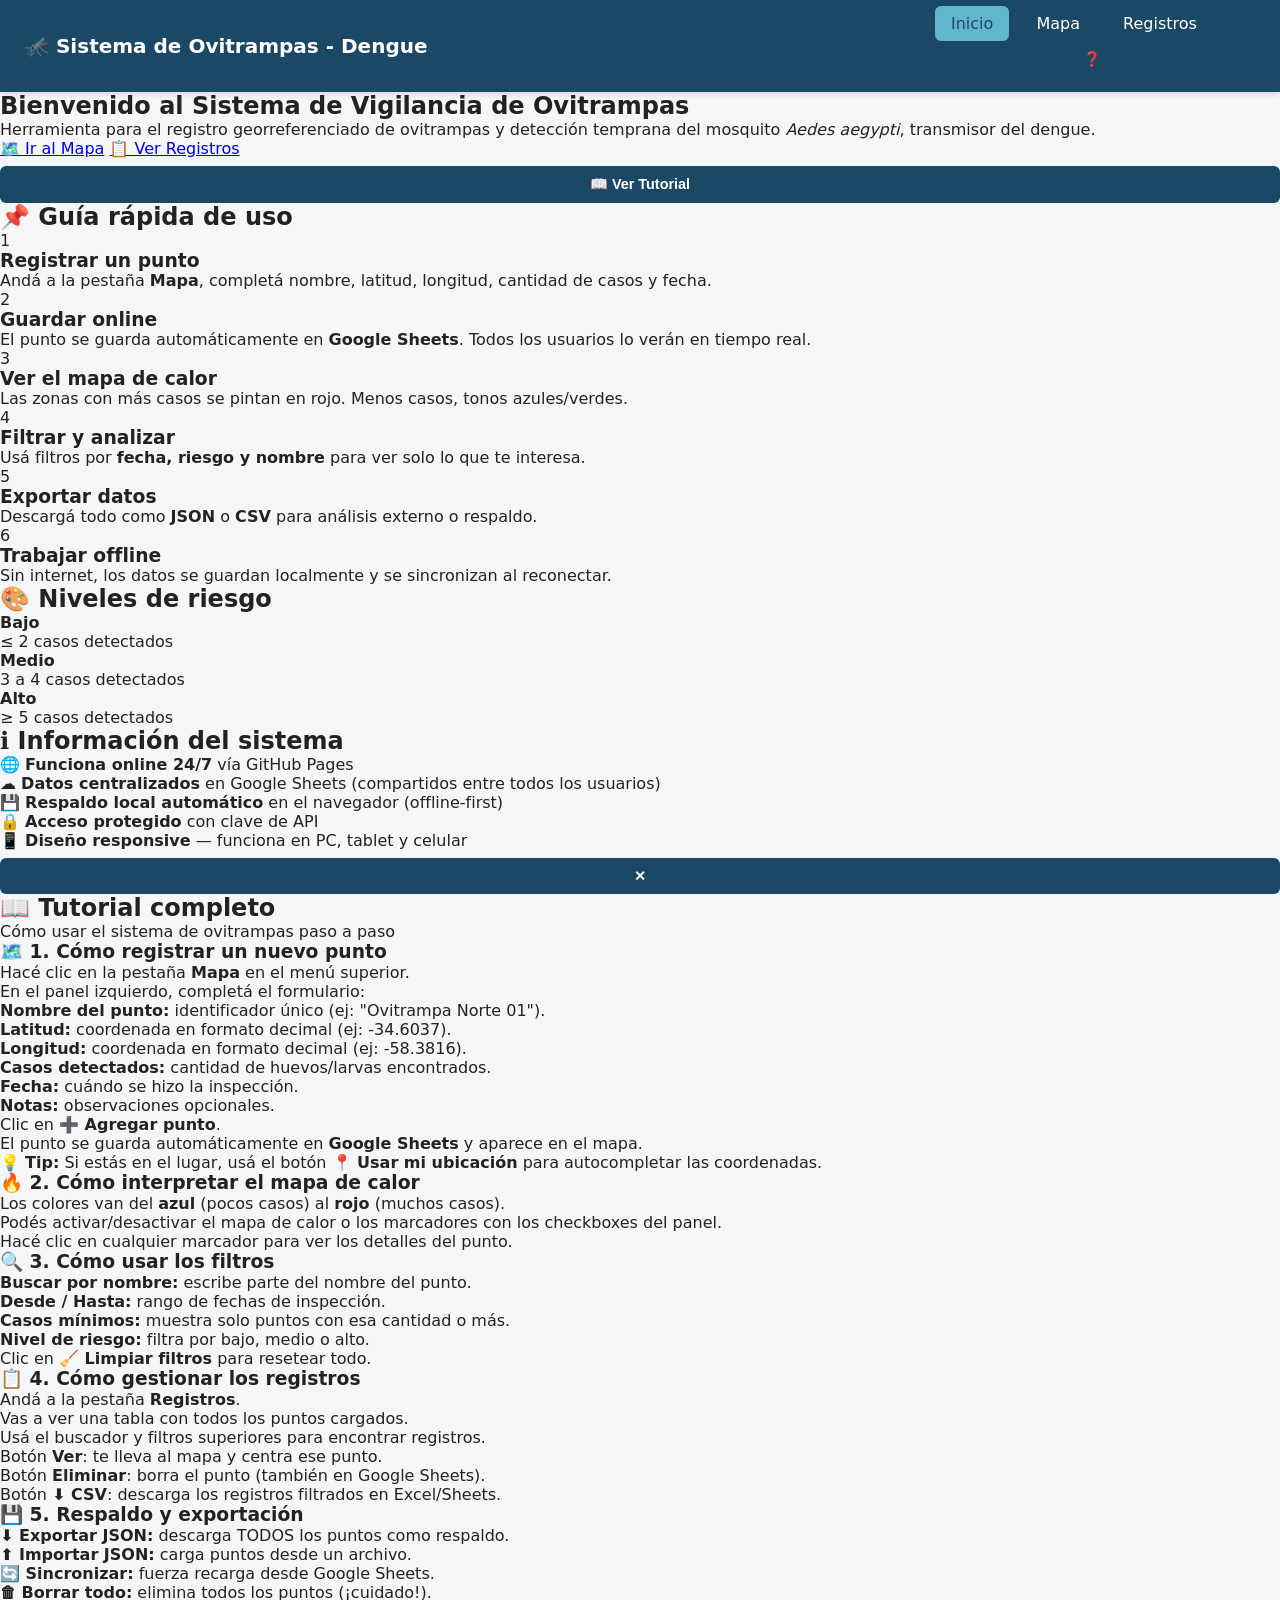
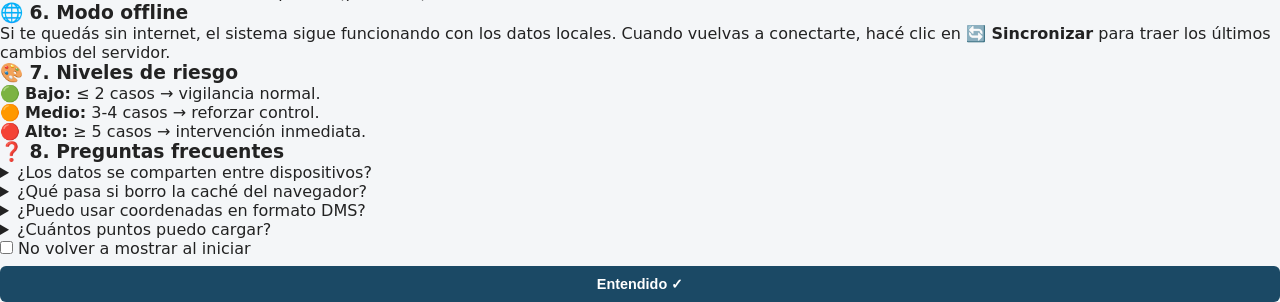
==== inicio.html @ 41c450d5 "Create inicio.html" ====
<!DOCTYPE html>
<html lang="es">
<head>
  <meta charset="UTF-8">
  <meta name="viewport" content="width=device-width, initial-scale=1.0">
  <title>Inicio - Ovitrampas</title>
  <link rel="icon" href="data:image/svg+xml,<svg xmlns='http://www.w3.org/2000/svg' viewBox='0 0 100 100'><text y='.9em' font-size='90'>🦟</text></svg>">
  <link rel="stylesheet" href="css/styles.css" />
</head>
<body>
  <header>
    <h1>🦟 Sistema de Ovitrampas - Dengue</h1>
    <nav>
      <a href="inicio.html" class="active">Inicio</a>
      <a href="index.html">Mapa</a>
      <a href="registros.html">Registros</a>
      <button id="btn-ayuda-header" title="Ver tutorial">❓</button>
    </nav>
  </header>

  <main class="contenedor-inicio">
    <section class="hero">
      <h2>Bienvenido al Sistema de Vigilancia de Ovitrampas</h2>
      <p class="subtitulo">
        Herramienta para el registro georreferenciado de ovitrampas y detección temprana
        del mosquito <em>Aedes aegypti</em>, transmisor del dengue.
      </p>
      <div class="hero-botones">
        <a href="index.html" class="btn-primario">🗺️ Ir al Mapa</a>
        <a href="registros.html" class="btn-secundario">📋 Ver Registros</a>
        <button id="btn-ver-tutorial" class="btn-secundario">📖 Ver Tutorial</button>
      </div>
    </section>

    <section class="tutorial-resumen">
      <h2>📌 Guía rápida de uso</h2>
      <div class="pasos-grid">
        <div class="paso">
          <div class="paso-num">1</div>
          <h3>Registrar un punto</h3>
          <p>Andá a la pestaña <strong>Mapa</strong>, completá nombre, latitud, longitud, cantidad de casos y fecha.</p>
        </div>
        <div class="paso">
          <div class="paso-num">2</div>
          <h3>Guardar online</h3>
          <p>El punto se guarda automáticamente en <strong>Google Sheets</strong>. Todos los usuarios lo verán en tiempo real.</p>
        </div>
        <div class="paso">
          <div class="paso-num">3</div>
          <h3>Ver el mapa de calor</h3>
          <p>Las zonas con más casos se pintan en rojo. Menos casos, tonos azules/verdes.</p>
        </div>
        <div class="paso">
          <div class="paso-num">4</div>
          <h3>Filtrar y analizar</h3>
          <p>Usá filtros por <strong>fecha, riesgo y nombre</strong> para ver solo lo que te interesa.</p>
        </div>
        <div class="paso">
          <div class="paso-num">5</div>
          <h3>Exportar datos</h3>
          <p>Descargá todo como <strong>JSON</strong> o <strong>CSV</strong> para análisis externo o respaldo.</p>
        </div>
        <div class="paso">
          <div class="paso-num">6</div>
          <h3>Trabajar offline</h3>
          <p>Sin internet, los datos se guardan localmente y se sincronizan al reconectar.</p>
        </div>
      </div>
    </section>

    <section class="leyenda-riesgo">
      <h2>🎨 Niveles de riesgo</h2>
      <div class="leyenda-grid">
        <div class="leyenda-item bajo">
          <span class="circulo"></span>
          <div>
            <strong>Bajo</strong>
            <p>≤ 2 casos detectados</p>
          </div>
        </div>
        <div class="leyenda-item medio">
          <span class="circulo"></span>
          <div>
            <strong>Medio</strong>
            <p>3 a 4 casos detectados</p>
          </div>
        </div>
        <div class="leyenda-item alto">
          <span class="circulo"></span>
          <div>
            <strong>Alto</strong>
            <p>≥ 5 casos detectados</p>
          </div>
        </div>
      </div>
    </section>

    <section class="info-tecnica">
      <h2>ℹ️ Información del sistema</h2>
      <ul>
        <li>🌐 <strong>Funciona online 24/7</strong> vía GitHub Pages</li>
        <li>☁️ <strong>Datos centralizados</strong> en Google Sheets (compartidos entre todos los usuarios)</li>
        <li>💾 <strong>Respaldo local automático</strong> en el navegador (offline-first)</li>
        <li>🔒 <strong>Acceso protegido</strong> con clave de API</li>
        <li>📱 <strong>Diseño responsive</strong> — funciona en PC, tablet y celular</li>
      </ul>
    </section>
  </main>

  <!-- Modal de tutorial -->
  <div id="modal-tutorial" class="modal-overlay oculto">
    <div class="modal-contenido">
      <button class="modal-cerrar" id="modal-cerrar">✕</button>

      <div class="modal-header">
        <h2>📖 Tutorial completo</h2>
        <p>Cómo usar el sistema de ovitrampas paso a paso</p>
      </div>

      <div class="modal-body">
        <div class="tutorial-seccion">
          <h3>🗺️ 1. Cómo registrar un nuevo punto</h3>
          <ol>
            <li>Hacé clic en la pestaña <strong>Mapa</strong> en el menú superior.</li>
            <li>En el panel izquierdo, completá el formulario:
              <ul>
                <li><strong>Nombre del punto:</strong> identificador único (ej: "Ovitrampa Norte 01").</li>
                <li><strong>Latitud:</strong> coordenada en formato decimal (ej: -34.6037).</li>
                <li><strong>Longitud:</strong> coordenada en formato decimal (ej: -58.3816).</li>
                <li><strong>Casos detectados:</strong> cantidad de huevos/larvas encontrados.</li>
                <li><strong>Fecha:</strong> cuándo se hizo la inspección.</li>
                <li><strong>Notas:</strong> observaciones opcionales.</li>
              </ul>
            </li>
            <li>Clic en <strong>➕ Agregar punto</strong>.</li>
            <li>El punto se guarda automáticamente en <strong>Google Sheets</strong> y aparece en el mapa.</li>
          </ol>
          <div class="tip">
            💡 <strong>Tip:</strong> Si estás en el lugar, usá el botón <strong>📍 Usar mi ubicación</strong> para autocompletar las coordenadas.
          </div>
        </div>

        <div class="tutorial-seccion">
          <h3>🔥 2. Cómo interpretar el mapa de calor</h3>
          <ul>
            <li>Los colores van del <strong>azul</strong> (pocos casos) al <strong>rojo</strong> (muchos casos).</li>
            <li>Podés activar/desactivar el mapa de calor o los marcadores con los checkboxes del panel.</li>
            <li>Hacé clic en cualquier marcador para ver los detalles del punto.</li>
          </ul>
        </div>

        <div class="tutorial-seccion">
          <h3>🔍 3. Cómo usar los filtros</h3>
          <ul>
            <li><strong>Buscar por nombre:</strong> escribe parte del nombre del punto.</li>
            <li><strong>Desde / Hasta:</strong> rango de fechas de inspección.</li>
            <li><strong>Casos mínimos:</strong> muestra solo puntos con esa cantidad o más.</li>
            <li><strong>Nivel de riesgo:</strong> filtra por bajo, medio o alto.</li>
            <li>Clic en <strong>🧹 Limpiar filtros</strong> para resetear todo.</li>
          </ul>
        </div>

        <div class="tutorial-seccion">
          <h3>📋 4. Cómo gestionar los registros</h3>
          <ol>
            <li>Andá a la pestaña <strong>Registros</strong>.</li>
            <li>Vas a ver una tabla con todos los puntos cargados.</li>
            <li>Usá el buscador y filtros superiores para encontrar registros.</li>
            <li>Botón <strong>Ver</strong>: te lleva al mapa y centra ese punto.</li>
            <li>Botón <strong>Eliminar</strong>: borra el punto (también en Google Sheets).</li>
            <li>Botón <strong>⬇ CSV</strong>: descarga los registros filtrados en Excel/Sheets.</li>
          </ol>
        </div>

        <div class="tutorial-seccion">
          <h3>💾 5. Respaldo y exportación</h3>
          <ul>
            <li><strong>⬇ Exportar JSON:</strong> descarga TODOS los puntos como respaldo.</li>
            <li><strong>⬆ Importar JSON:</strong> carga puntos desde un archivo.</li>
            <li><strong>🔄 Sincronizar:</strong> fuerza recarga desde Google Sheets.</li>
            <li><strong>🗑 Borrar todo:</strong> elimina todos los puntos (¡cuidado!).</li>
          </ul>
        </div>

        <div class="tutorial-seccion">
          <h3>🌐 6. Modo offline</h3>
          <p>
            Si te quedás sin internet, el sistema sigue funcionando con los datos locales.
            Cuando vuelvas a conectarte, hacé clic en <strong>🔄 Sincronizar</strong> para
            traer los últimos cambios del servidor.
          </p>
        </div>

        <div class="tutorial-seccion">
          <h3>🎨 7. Niveles de riesgo</h3>
          <ul>
            <li>🟢 <strong>Bajo:</strong> ≤ 2 casos → vigilancia normal.</li>
            <li>🟠 <strong>Medio:</strong> 3-4 casos → reforzar control.</li>
            <li>🔴 <strong>Alto:</strong> ≥ 5 casos → intervención inmediata.</li>
          </ul>
        </div>

        <div class="tutorial-seccion">
          <h3>❓ 8. Preguntas frecuentes</h3>
          <details>
            <summary>¿Los datos se comparten entre dispositivos?</summary>
            <p>Sí, se guardan en Google Sheets. Cualquier persona que abra la página verá los mismos datos.</p>
          </details>
          <details>
            <summary>¿Qué pasa si borro la caché del navegador?</summary>
            <p>Los datos siguen seguros en Google Sheets. Al recargar la página se descargan de nuevo.</p>
          </details>
          <details>
            <summary>¿Puedo usar coordenadas en formato DMS?</summary>
            <p>No directamente. Convertí primero a decimal. Ejemplo: 34°36'13"S → -34.6037</p>
          </details>
          <details>
            <summary>¿Cuántos puntos puedo cargar?</summary>
            <p>Google Sheets soporta hasta 10 millones de celdas. Sin límite práctico para este uso.</p>
          </details>
        </div>
      </div>

      <div class="modal-footer">
        <label class="check-no-mostrar">
          <input type="checkbox" id="no-mostrar">
          No volver a mostrar al iniciar
        </label>
        <button id="modal-cerrar-footer" class="btn-primario">Entendido ✓</button>
      </div>
    </div>
  </div>

  <script src="js/inicio.js"></script>
</body>
</html>
---- css/styles.css ----
* { box-sizing: border-box; margin: 0; padding: 0; }

body {
  font-family: 'Segoe UI', system-ui, sans-serif;
  background: #f4f6f8;
  color: #222;
  min-height: 100vh;
  display: flex;
  flex-direction: column;
}

header {
  background: #1b4965;
  color: white;
  padding: 14px 24px;
  display: flex;
  justify-content: space-between;
  align-items: center;
  flex-wrap: wrap;
  gap: 12px;
  box-shadow: 0 2px 6px rgba(0,0,0,.15);
}

header h1 { font-size: 1.25rem; }

nav a {
  color: white;
  text-decoration: none;
  padding: 8px 16px;
  border-radius: 6px;
  margin-left: 6px;
  font-weight: 500;
  transition: background .2s;
}
nav a:hover { background: rgba(255,255,255,.15); }
nav a.active { background: #62b6cb; color: #1b4965; }

/* ============ Mapa ============ */
.contenedor {
  display: grid;
  grid-template-columns: 340px 1fr;
  flex: 1;
  min-height: 0;
}

.panel {
  background: white;
  padding: 20px;
  overflow-y: auto;
  border-right: 1px solid #ddd;
  max-height: calc(100vh - 65px);
}

.panel h2, .panel h3 { color: #1b4965; margin-bottom: 12px; }
.panel h2 { font-size: 1.1rem; }
.panel h3 { margin-top: 20px; font-size: 1rem; }

form label {
  display: block;
  margin-bottom: 10px;
  font-size: .9rem;
  color: #444;
  font-weight: 500;
}

form input, form textarea {
  width: 100%;
  padding: 8px 10px;
  border: 1px solid #ccc;
  border-radius: 6px;
  margin-top: 4px;
  font-size: .95rem;
  font-family: inherit;
}

form input:focus, form textarea:focus {
  outline: none;
  border-color: #62b6cb;
  box-shadow: 0 0 0 3px rgba(98,182,203,.2);
}

button {
  width: 100%;
  padding: 10px;
  margin-top: 8px;
  border: none;
  border-radius: 6px;
  background: #1b4965;
  color: white;
  font-weight: 600;
  cursor: pointer;
  transition: background .2s;
  font-size: .9rem;
}
button:hover { background: #2a6f97; }
button.peligro { background: #c1121f; }
button.peligro:hover { background: #e63946; }

#map {
  width: 100%;
  height: calc(100vh - 65px);
  min-height: 600px;
}

/* ============ Filtros ============ */
.controles label {
  display: block;
  margin-bottom: 10px;
  font-size: .88rem;
  color: #444;
  font-weight: 500;
}

.controles label input[type="search"],
.controles label input[type="date"],
.controles label input[type="number"],
.controles label select {
  width: 100%;
  padding: 7px 10px;
  border: 1px solid #ccc;
  border-radius: 6px;
  font-size: .88rem;
  margin-top: 3px;
}

.controles label input[type="checkbox"] {
  width: auto;
  display: inline;
  margin-right: 6px;
}

/* Estado conexión */
#estado-conexion {
  padding: 8px 12px;
  border-radius: 6px;
  font-size: .85rem;
  font-weight: 600;
  text-align: center;
  margin-bottom: 8px;
}
#estado-conexion.online { background: #d4edda; color: #155724; }
#estado-conexion.offline { background: #f8d7da; color: #721c24; }

.contador {
  text-align: center;
  font-weight: 600;
  color: #1b4965;
  padding: 6px;
  background: #e8f1f5;
  border-radius: 6px;
  margin-bottom: 8px;
  font-size: .88rem;
}

/* ============ Tabla ============ */
.contenedor-tabla {
  padding: 24px;
  flex: 1;
}

.barra-acciones {
  display: flex;
  gap: 10px;
  align-items: center;
  margin-bottom: 16px;
  flex-wrap: wrap;
}

.barra-acciones input,
.barra-acciones select {
  padding: 9px 12px;
  border: 1px solid #ccc;
  border-radius: 6px;
  font-size: .9rem;
}

.barra-acciones input[type="search"] { flex: 1; min-width: 200px; }
.barra-acciones input[type="date"] { width: 150px; }
.barra-acciones input[type="number"] { width: 110px; }
.barra-acciones select { width: 170px; }

.barra-acciones button {
  width: auto;
  padding: 9px 14px;
  margin: 0;
}

#contador {
  font-weight: 600;
  color: #1b4965;
  margin-left: auto;
  white-space: nowrap;
}

.tabla-wrapper {
  background: white;
  border-radius: 8px;
  box-shadow: 0 2px 8px rgba(0,0,0,.08);
  overflow-x: auto;
}

table {
  width: 100%;
  border-collapse: collapse;
}

th, td {
  padding: 12px 14px;
  text-align: left;
  border-bottom: 1px solid #eee;
  font-size: .92rem;
}

th {
  background: #1b4965;
  color: white;
  font-weight: 600;
  position: sticky;
  top: 0;
}

tbody tr:hover { background: #f0f7fa; }

td.acciones button {
  width: auto;
  padding: 6px 12px;
  margin: 0 4px 0 0;
  font-size: .8rem;
  display: inline-block;
}

.btn-ver { background: #2a9d8f; }
.btn-ver:hover { background: #21867a; }
.btn-eliminar { background: #c1121f; }
.btn-eliminar:hover { background: #e63946; }

.sin-datos {
  text-align: center;
  padding: 40px;
  color: #888;
}

/* ============ Toast ============ */
.toast {
  position: fixed;
  bottom: 24px;
  right: 24px;
  padding: 14px 20px;
  border-radius: 8px;
  color: white;
  font-weight: 600;
  box-shadow: 0 4px 14px rgba(0,0,0,.25);
  z-index: 10000;
  animation: slideIn .3s ease;
  max-width: 320px;
}
.toast.ok { background: #2a9d8f; }
.toast.error { background: #c1121f; }
.toast.warn { background: #e9a23b; }

@keyframes slideIn {
  from { transform: translateX(100%); opacity: 0; }
  to { transform: translateX(0); opacity: 1; }
}

/* ============ Responsive ============ */
@media (max-width: 900px) {
  .contenedor { grid-template-columns: 1fr; }
  .panel { border-right: none; border-bottom: 1px solid #ddd; max-height: none; }
  #map { height: 500px; }
  header h1 { font-size: 1rem; }
  .barra-acciones input[type="search"] { min-width: 100%; }
}
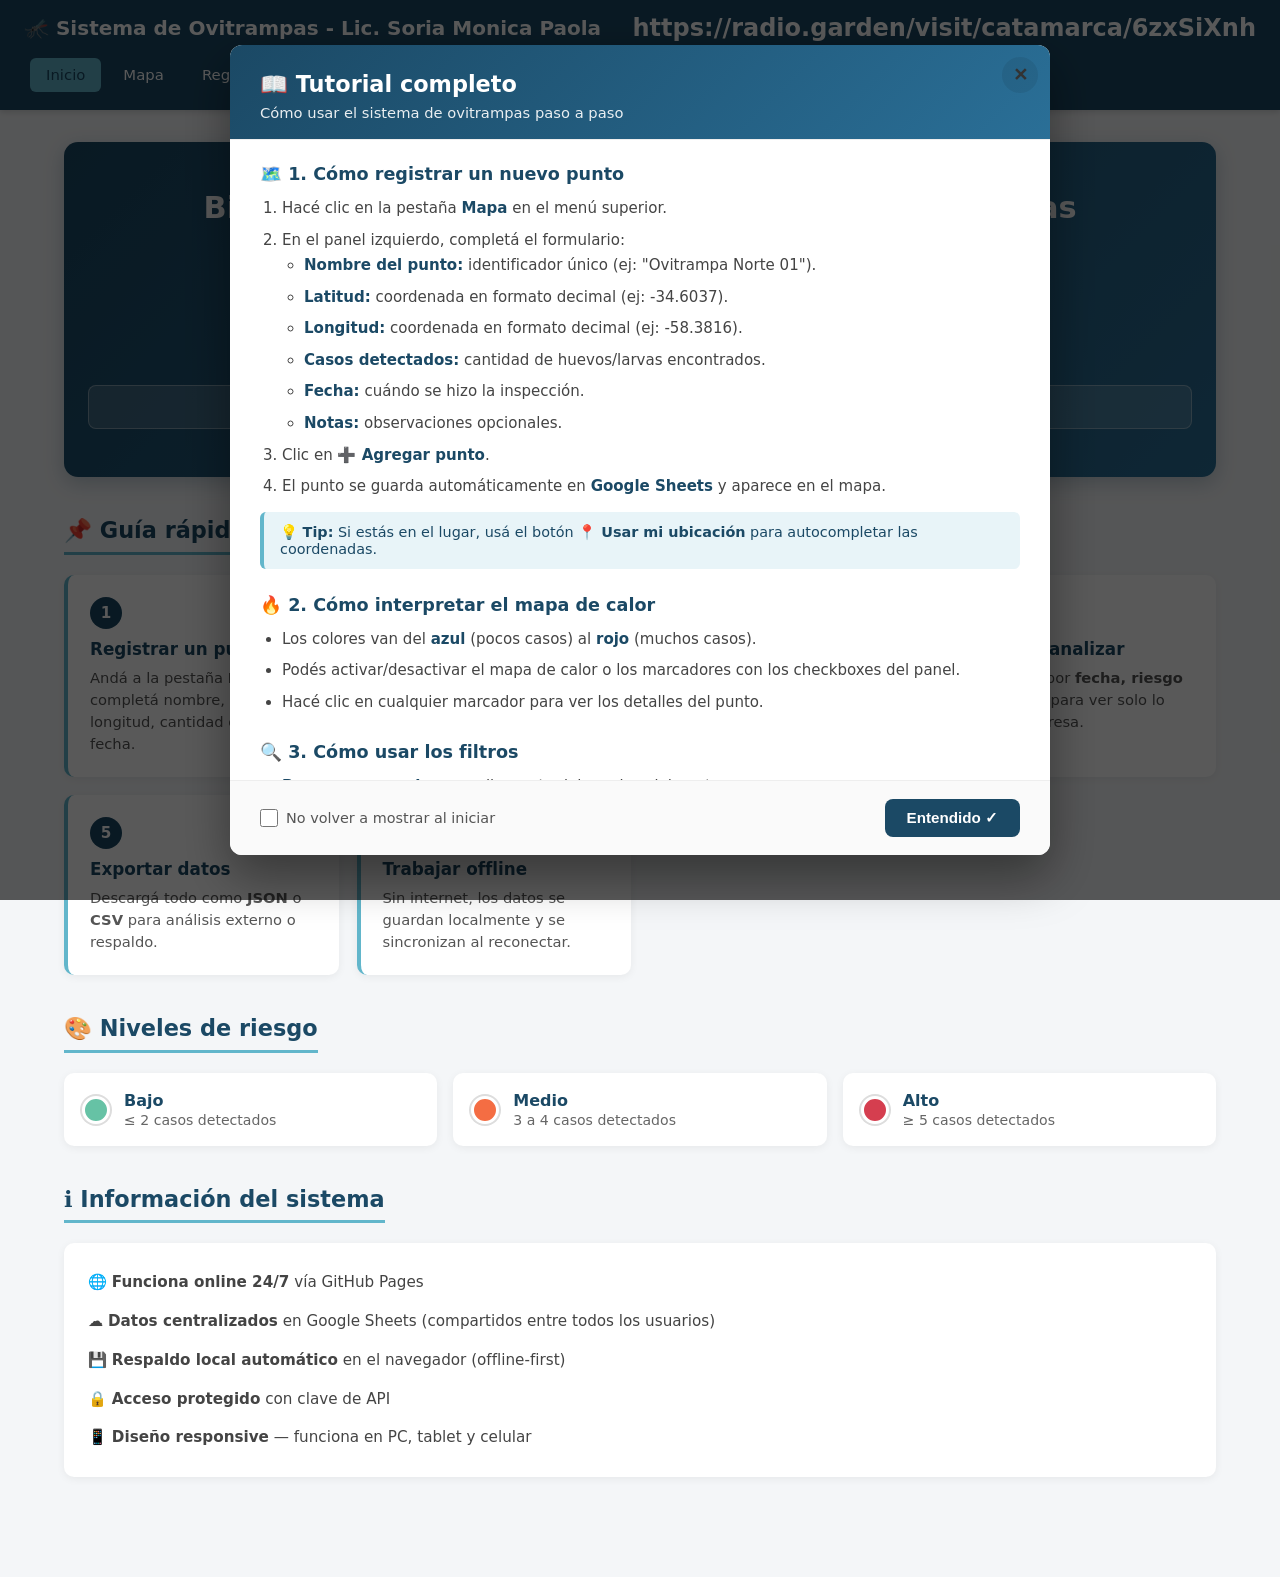
==== commit 23cda213: "Update inicio.html" ====
--- a/inicio.html
+++ b/inicio.html
@@ -9,7 +9,8 @@
 </head>
 <body>
   <header>
-    <h1>🦟 Sistema de Ovitrampas - Dengue</h1>
+    <h1>🦟 Sistema de Ovitrampas - Lic. Soria Monica Paola</h1>
+    <h2>https://radio.garden/visit/catamarca/6zxSiXnh</h2>
     <nav>
       <a href="inicio.html" class="active">Inicio</a>
       <a href="index.html">Mapa</a>
--- a/css/styles.css
+++ b/css/styles.css
@@ -1,3 +1,6 @@
+/* ============================================================
+   ESTILOS GENERALES
+   ============================================================ */
 * { box-sizing: border-box; margin: 0; padding: 0; }
 
 body {
@@ -9,6 +12,9 @@
   flex-direction: column;
 }
 
+/* ============================================================
+   HEADER / NAV
+   ============================================================ */
 header {
   background: #1b4965;
   color: white;
@@ -23,6 +29,12 @@
 
 header h1 { font-size: 1.25rem; }
 
+nav {
+  display: flex;
+  align-items: center;
+  flex-wrap: wrap;
+}
+
 nav a {
   color: white;
   text-decoration: none;
@@ -31,11 +43,35 @@
   margin-left: 6px;
   font-weight: 500;
   transition: background .2s;
+  font-size: .93rem;
 }
 nav a:hover { background: rgba(255,255,255,.15); }
 nav a.active { background: #62b6cb; color: #1b4965; }
 
-/* ============ Mapa ============ */
+nav button#btn-ayuda-header {
+  background: rgba(255,255,255,.2);
+  width: 34px;
+  height: 34px;
+  padding: 0;
+  margin-left: 8px;
+  border-radius: 50%;
+  border: none;
+  color: white;
+  font-size: 1rem;
+  font-weight: bold;
+  cursor: pointer;
+  transition: background .2s;
+  display: inline-flex;
+  align-items: center;
+  justify-content: center;
+}
+nav button#btn-ayuda-header:hover {
+  background: rgba(255,255,255,.4);
+}
+
+/* ============================================================
+   MAPA
+   ============================================================ */
 .contenedor {
   display: grid;
   grid-template-columns: 340px 1fr;
@@ -102,7 +138,7 @@
   min-height: 600px;
 }
 
-/* ============ Filtros ============ */
+/* Filtros */
 .controles label {
   display: block;
   margin-bottom: 10px;
@@ -129,7 +165,6 @@
   margin-right: 6px;
 }
 
-/* Estado conexión */
 #estado-conexion {
   padding: 8px 12px;
   border-radius: 6px;
@@ -152,7 +187,9 @@
   font-size: .88rem;
 }
 
-/* ============ Tabla ============ */
+/* ============================================================
+   TABLA / REGISTROS
+   ============================================================ */
 .contenedor-tabla {
   padding: 24px;
   flex: 1;
@@ -240,7 +277,9 @@
   color: #888;
 }
 
-/* ============ Toast ============ */
+/* ============================================================
+   TOAST
+   ============================================================ */
 .toast {
   position: fixed;
   bottom: 24px;
@@ -263,7 +302,322 @@
   to { transform: translateX(0); opacity: 1; }
 }
 
-/* ============ Responsive ============ */
+/* ============================================================
+   PÁGINA DE INICIO
+   ============================================================ */
+.contenedor-inicio {
+  max-width: 1200px;
+  margin: 0 auto;
+  padding: 32px 24px 60px;
+  width: 100%;
+}
+
+.hero {
+  text-align: center;
+  padding: 48px 24px;
+  background: linear-gradient(135deg, #1b4965 0%, #2a6f97 100%);
+  color: white;
+  border-radius: 14px;
+  margin-bottom: 40px;
+  box-shadow: 0 6px 20px rgba(27,73,101,.25);
+}
+.hero h2 { font-size: 1.9rem; margin-bottom: 14px; }
+.hero .subtitulo {
+  font-size: 1.05rem;
+  opacity: .92;
+  max-width: 700px;
+  margin: 0 auto 28px;
+  line-height: 1.6;
+}
+.hero-botones {
+  display: flex;
+  justify-content: center;
+  gap: 12px;
+  flex-wrap: wrap;
+}
+
+.btn-primario, .btn-secundario {
+  display: inline-block;
+  padding: 12px 24px;
+  border-radius: 8px;
+  font-weight: 600;
+  text-decoration: none;
+  font-size: .95rem;
+  cursor: pointer;
+  border: none;
+  transition: transform .15s, box-shadow .15s, background .2s;
+  text-align: center;
+}
+.btn-primario {
+  background: #62b6cb;
+  color: #1b4965;
+}
+.btn-primario:hover {
+  background: #7fc8d9;
+  transform: translateY(-2px);
+  box-shadow: 0 6px 14px rgba(0,0,0,.2);
+}
+.btn-secundario {
+  background: rgba(255,255,255,.15);
+  color: white;
+  border: 1px solid rgba(255,255,255,.35);
+}
+.btn-secundario:hover {
+  background: rgba(255,255,255,.25);
+  transform: translateY(-2px);
+}
+
+.tutorial-resumen, .leyenda-riesgo, .info-tecnica {
+  margin-bottom: 40px;
+}
+.tutorial-resumen h2, .leyenda-riesgo h2, .info-tecnica h2 {
+  color: #1b4965;
+  font-size: 1.4rem;
+  margin-bottom: 20px;
+  padding-bottom: 8px;
+  border-bottom: 3px solid #62b6cb;
+  display: inline-block;
+}
+
+.pasos-grid {
+  display: grid;
+  grid-template-columns: repeat(auto-fit, minmax(260px, 1fr));
+  gap: 18px;
+}
+.paso {
+  background: white;
+  padding: 22px;
+  border-radius: 10px;
+  box-shadow: 0 2px 8px rgba(0,0,0,.06);
+  border-left: 4px solid #62b6cb;
+  transition: transform .2s, box-shadow .2s;
+}
+.paso:hover {
+  transform: translateY(-3px);
+  box-shadow: 0 6px 16px rgba(0,0,0,.12);
+}
+.paso-num {
+  display: inline-flex;
+  align-items: center;
+  justify-content: center;
+  width: 32px;
+  height: 32px;
+  background: #1b4965;
+  color: white;
+  border-radius: 50%;
+  font-weight: bold;
+  margin-bottom: 10px;
+  font-size: .95rem;
+}
+.paso h3 { color: #1b4965; font-size: 1.05rem; margin-bottom: 8px; }
+.paso p { color: #555; font-size: .92rem; line-height: 1.5; }
+
+.leyenda-grid {
+  display: grid;
+  grid-template-columns: repeat(auto-fit, minmax(220px, 1fr));
+  gap: 16px;
+}
+.leyenda-item {
+  display: flex;
+  align-items: center;
+  gap: 14px;
+  padding: 18px;
+  border-radius: 10px;
+  background: white;
+  box-shadow: 0 2px 8px rgba(0,0,0,.06);
+}
+.leyenda-item .circulo {
+  width: 28px;
+  height: 28px;
+  border-radius: 50%;
+  flex-shrink: 0;
+  border: 3px solid white;
+  box-shadow: 0 0 0 2px #ddd;
+}
+.leyenda-item.bajo .circulo { background: #66c2a5; }
+.leyenda-item.medio .circulo { background: #f46d43; }
+.leyenda-item.alto .circulo { background: #d53e4f; }
+.leyenda-item strong { display: block; color: #1b4965; margin-bottom: 2px; }
+.leyenda-item p { font-size: .88rem; color: #666; }
+
+.info-tecnica ul {
+  list-style: none;
+  background: white;
+  padding: 20px 24px;
+  border-radius: 10px;
+  box-shadow: 0 2px 8px rgba(0,0,0,.06);
+}
+.info-tecnica li {
+  padding: 8px 0;
+  color: #444;
+  font-size: .95rem;
+  line-height: 1.5;
+}
+
+/* ============================================================
+   MODAL
+   ============================================================ */
+.modal-overlay {
+  position: fixed;
+  inset: 0;
+  background: rgba(0,0,0,.65);
+  display: flex;
+  align-items: center;
+  justify-content: center;
+  z-index: 9999;
+  padding: 20px;
+  animation: fadeIn .25s ease;
+}
+.modal-overlay.oculto { display: none; }
+
+.modal-contenido {
+  background: white;
+  border-radius: 12px;
+  max-width: 820px;
+  width: 100%;
+  max-height: 90vh;
+  display: flex;
+  flex-direction: column;
+  box-shadow: 0 20px 50px rgba(0,0,0,.4);
+  animation: slideUp .3s ease;
+  position: relative;
+}
+
+.modal-cerrar {
+  position: absolute;
+  top: 12px;
+  right: 12px;
+  width: 36px;
+  height: 36px;
+  border-radius: 50%;
+  background: rgba(0,0,0,.08);
+  color: #333;
+  border: none;
+  font-size: 1.1rem;
+  cursor: pointer;
+  z-index: 2;
+  padding: 0;
+  margin: 0;
+  transition: background .2s;
+  display: flex;
+  align-items: center;
+  justify-content: center;
+}
+.modal-cerrar:hover { background: rgba(0,0,0,.15); }
+
+.modal-header {
+  padding: 26px 30px 18px;
+  border-bottom: 1px solid #eee;
+  background: linear-gradient(135deg, #1b4965, #2a6f97);
+  color: white;
+  border-radius: 12px 12px 0 0;
+}
+.modal-header h2 { font-size: 1.4rem; margin-bottom: 6px; }
+.modal-header p { opacity: .9; font-size: .92rem; }
+
+.modal-body {
+  padding: 24px 30px;
+  overflow-y: auto;
+  flex: 1;
+}
+
+.tutorial-seccion {
+  margin-bottom: 26px;
+}
+.tutorial-seccion h3 {
+  color: #1b4965;
+  font-size: 1.1rem;
+  margin-bottom: 12px;
+}
+.tutorial-seccion ol, .tutorial-seccion ul {
+  padding-left: 22px;
+  color: #444;
+  font-size: .94rem;
+  line-height: 1.7;
+}
+.tutorial-seccion li { margin-bottom: 6px; }
+.tutorial-seccion strong { color: #1b4965; }
+
+.tip {
+  background: #e8f4f8;
+  border-left: 4px solid #62b6cb;
+  padding: 12px 16px;
+  border-radius: 6px;
+  margin-top: 12px;
+  font-size: .9rem;
+  color: #1b4965;
+}
+
+.tutorial-seccion details {
+  margin: 10px 0;
+  padding: 10px 14px;
+  background: #f8f9fa;
+  border-radius: 6px;
+  cursor: pointer;
+}
+.tutorial-seccion details summary {
+  font-weight: 600;
+  color: #1b4965;
+  font-size: .93rem;
+}
+.tutorial-seccion details p {
+  margin-top: 8px;
+  color: #555;
+  font-size: .9rem;
+  line-height: 1.5;
+}
+
+.modal-footer {
+  padding: 18px 30px;
+  border-top: 1px solid #eee;
+  display: flex;
+  justify-content: space-between;
+  align-items: center;
+  gap: 16px;
+  background: #fafafa;
+  border-radius: 0 0 12px 12px;
+  flex-wrap: wrap;
+}
+
+.check-no-mostrar {
+  display: flex;
+  align-items: center;
+  gap: 8px;
+  font-size: .9rem;
+  color: #555;
+  cursor: pointer;
+  user-select: none;
+}
+.check-no-mostrar input[type="checkbox"] {
+  width: 18px;
+  height: 18px;
+  cursor: pointer;
+  accent-color: #1b4965;
+}
+
+.modal-footer .btn-primario {
+  padding: 10px 22px;
+  background: #1b4965;
+  color: white;
+  width: auto;
+  margin: 0;
+}
+.modal-footer .btn-primario:hover {
+  background: #2a6f97;
+}
+
+@keyframes fadeIn {
+  from { opacity: 0; }
+  to { opacity: 1; }
+}
+@keyframes slideUp {
+  from { transform: translateY(30px); opacity: 0; }
+  to { transform: translateY(0); opacity: 1; }
+}
+
+/* ============================================================
+   RESPONSIVE
+   ============================================================ */
 @media (max-width: 900px) {
   .contenedor { grid-template-columns: 1fr; }
   .panel { border-right: none; border-bottom: 1px solid #ddd; max-height: none; }
@@ -271,3 +625,15 @@
   header h1 { font-size: 1rem; }
   .barra-acciones input[type="search"] { min-width: 100%; }
 }
+
+@media (max-width: 700px) {
+  .hero { padding: 32px 18px; }
+  .hero h2 { font-size: 1.4rem; }
+  .hero-botones { flex-direction: column; }
+  .hero-botones > * { width: 100%; text-align: center; }
+  .modal-header { padding: 20px 20px 14px; }
+  .modal-body { padding: 18px 20px; }
+  .modal-footer { padding: 14px 20px; flex-direction: column; align-items: stretch; }
+  .modal-footer .btn-primario { width: 100%; }
+  nav a { padding: 6px 10px; font-size: .85rem; }
+}
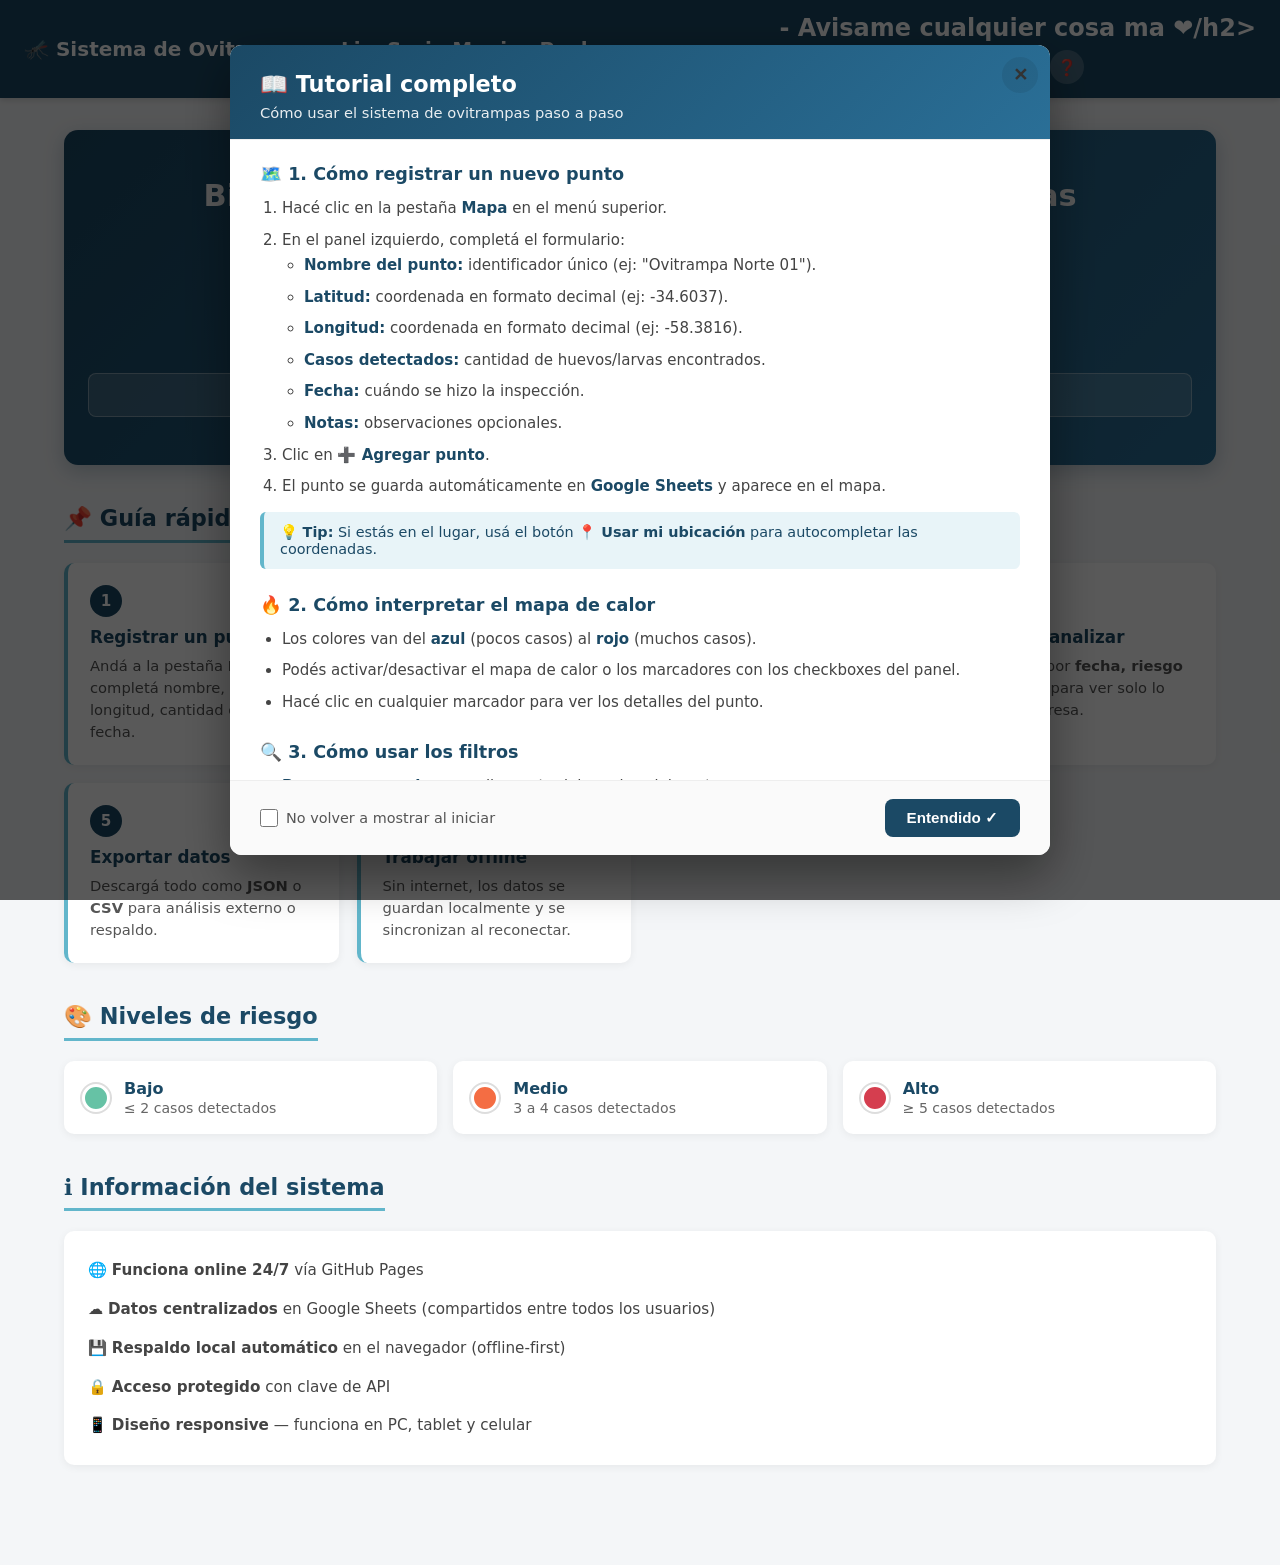
==== commit fb5c427c: "Update inicio.html" ====
--- a/inicio.html
+++ b/inicio.html
@@ -10,7 +10,7 @@
 <body>
   <header>
     <h1>🦟 Sistema de Ovitrampas - Lic. Soria Monica Paola</h1>
-    <h2>https://radio.garden/visit/catamarca/6zxSiXnh</h2>
+    <h2>- Avisame cualquier cosa ma ❤️/h2>
     <nav>
       <a href="inicio.html" class="active">Inicio</a>
       <a href="index.html">Mapa</a>
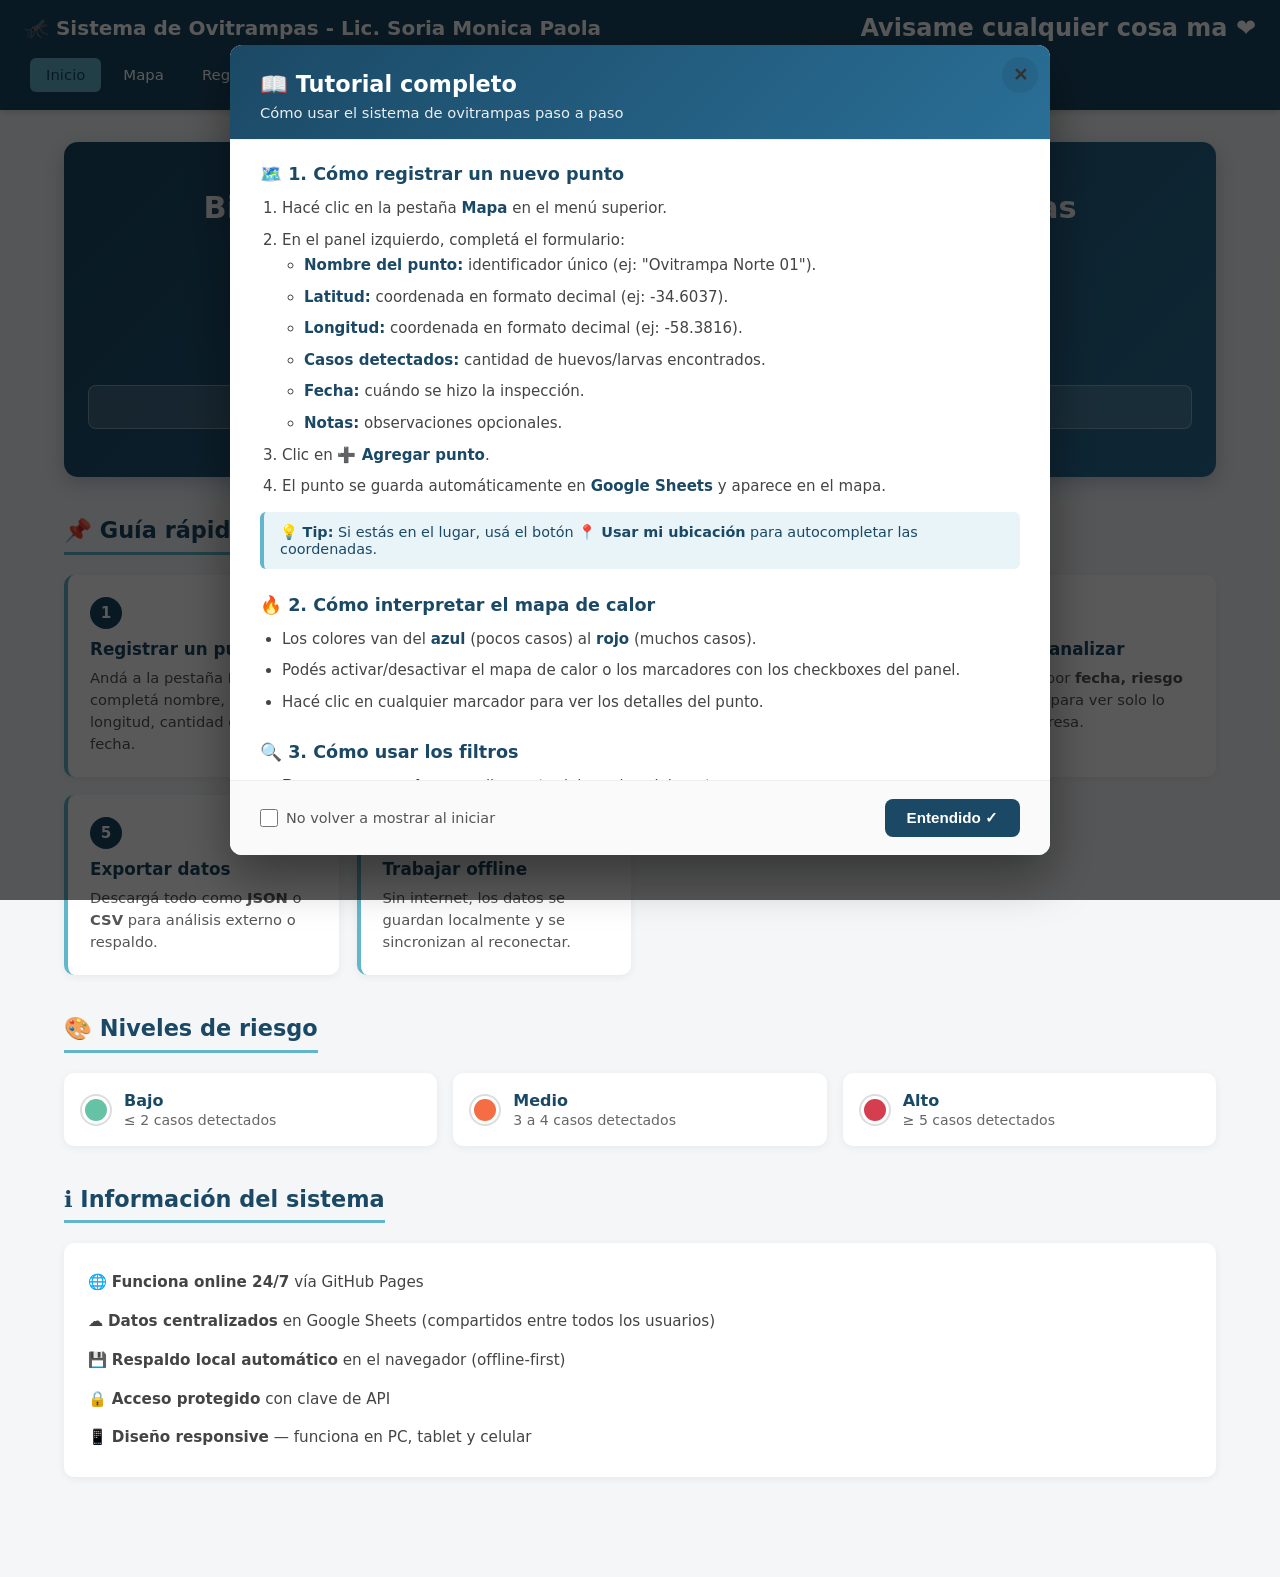
==== commit 545af8b5: "Update inicio.html" ====
--- a/inicio.html
+++ b/inicio.html
@@ -10,7 +10,7 @@
 <body>
   <header>
     <h1>🦟 Sistema de Ovitrampas - Lic. Soria Monica Paola</h1>
-    <h2>- Avisame cualquier cosa ma ❤️/h2>
+    <h2>Avisame cualquier cosa ma ❤️</h2>
     <nav>
       <a href="inicio.html" class="active">Inicio</a>
       <a href="index.html">Mapa</a>
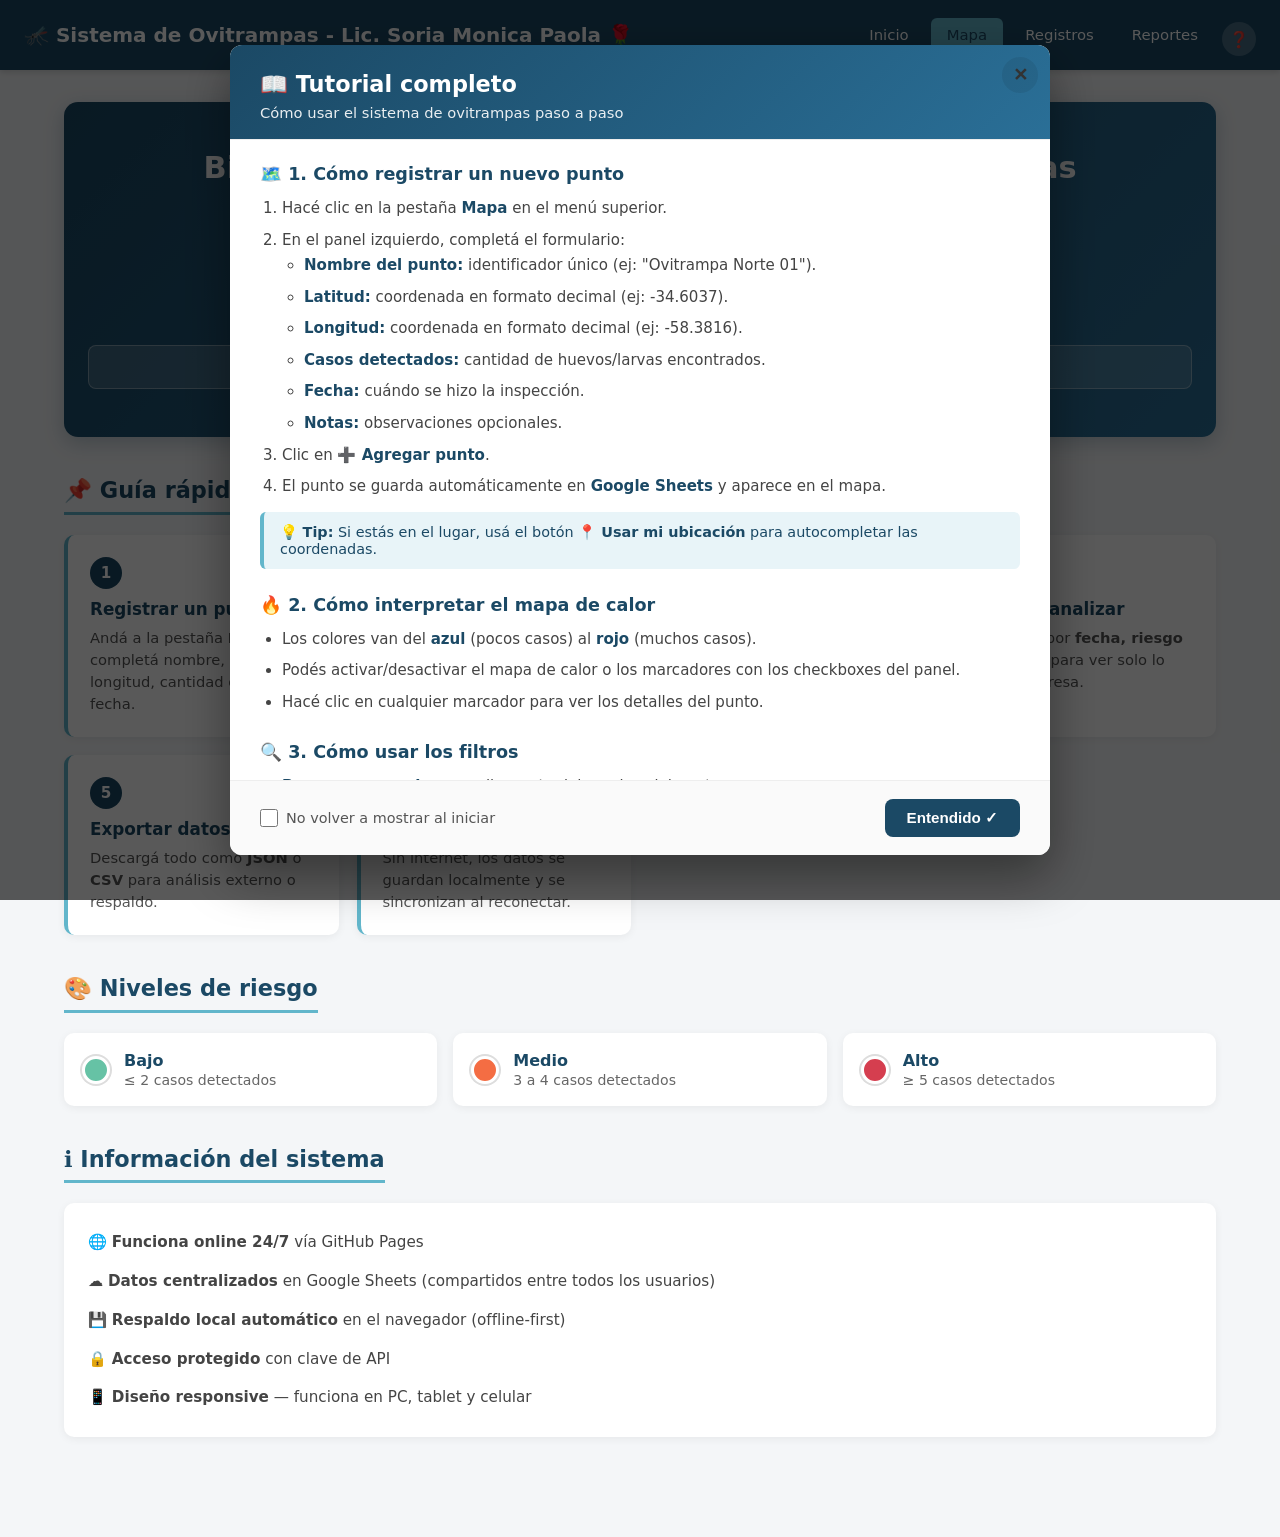
==== commit 0415dc7d: "Update inicio.html" ====
--- a/inicio.html
+++ b/inicio.html
@@ -9,14 +9,14 @@
 </head>
 <body>
   <header>
-    <h1>🦟 Sistema de Ovitrampas - Lic. Soria Monica Paola</h1>
-    <h2>Avisame cualquier cosa ma ❤️</h2>
-    <nav>
-      <a href="inicio.html" class="active">Inicio</a>
-      <a href="index.html">Mapa</a>
-      <a href="registros.html">Registros</a>
-      <button id="btn-ayuda-header" title="Ver tutorial">❓</button>
-    </nav>
+    <h1>🦟 Sistema de Ovitrampas - Lic. Soria Monica Paola 🌹</h1>
+       <nav>
+        <a href="inicio.html">Inicio</a>
+        <a href="index.html" class="active">Mapa</a>
+        <a href="registros.html">Registros</a>
+        <a href="reportes.html">Reportes</a>
+        <button id="btn-ayuda-header" title="Ver tutorial">❓</button>
+      </nav>
   </header>
 
   <main class="contenedor-inicio">
--- a/css/styles.css
+++ b/css/styles.css
@@ -637,3 +637,193 @@
   .modal-footer .btn-primario { width: 100%; }
   nav a { padding: 6px 10px; font-size: .85rem; }
 }
+
+/* ============================================================
+   PÁGINA DE REPORTES
+   ============================================================ */
+.contenedor-reportes {
+  display: grid;
+  grid-template-columns: 360px 1fr;
+  flex: 1;
+  min-height: 0;
+  width: 100%;
+}
+
+.panel-reportes {
+  background: white;
+  padding: 20px;
+  overflow-y: auto;
+  border-right: 1px solid #ddd;
+  max-height: calc(100vh - 65px);
+}
+
+.panel-reportes h2 {
+  color: #1b4965;
+  font-size: 1.1rem;
+  margin-bottom: 16px;
+  padding-bottom: 8px;
+  border-bottom: 2px solid #62b6cb;
+}
+
+.grupo-config {
+  margin-bottom: 22px;
+  padding-bottom: 18px;
+  border-bottom: 1px dashed #e0e0e0;
+}
+.grupo-config:last-of-type { border-bottom: none; }
+
+.grupo-config h3 {
+  color: #1b4965;
+  font-size: .95rem;
+  margin-bottom: 12px;
+  font-weight: 600;
+}
+
+.grupo-config label {
+  display: block;
+  margin-bottom: 10px;
+  font-size: .86rem;
+  color: #444;
+  font-weight: 500;
+}
+
+.grupo-config input[type="text"],
+.grupo-config input[type="search"],
+.grupo-config input[type="date"],
+.grupo-config input[type="number"],
+.grupo-config select,
+.grupo-config textarea {
+  width: 100%;
+  padding: 7px 10px;
+  border: 1px solid #ccc;
+  border-radius: 6px;
+  font-size: .88rem;
+  margin-top: 3px;
+  font-family: inherit;
+  resize: vertical;
+}
+
+.grupo-config input:focus,
+.grupo-config textarea:focus,
+.grupo-config select:focus {
+  outline: none;
+  border-color: #62b6cb;
+  box-shadow: 0 0 0 3px rgba(98,182,203,.2);
+}
+
+.check-opcion {
+  display: flex !important;
+  align-items: center;
+  gap: 8px;
+  cursor: pointer;
+  padding: 6px 0;
+}
+.check-opcion input[type="checkbox"] {
+  width: 16px;
+  height: 16px;
+  cursor: pointer;
+  accent-color: #1b4965;
+  margin: 0;
+}
+
+.controles-acciones {
+  margin-top: 20px;
+  padding-top: 16px;
+  border-top: 2px solid #1b4965;
+}
+
+.contador-rep {
+  text-align: center;
+  font-weight: 600;
+  color: #1b4965;
+  padding: 10px;
+  background: #e8f1f5;
+  border-radius: 6px;
+  margin-bottom: 12px;
+  font-size: .9rem;
+}
+
+.btn-accion-primario {
+  width: 100%;
+  padding: 12px;
+  background: #1b4965;
+  color: white;
+  border: none;
+  border-radius: 8px;
+  font-weight: 700;
+  font-size: .95rem;
+  cursor: pointer;
+  transition: background .2s, transform .15s;
+  margin-bottom: 8px;
+}
+.btn-accion-primario:hover:not(:disabled) {
+  background: #2a6f97;
+  transform: translateY(-1px);
+}
+.btn-accion-primario:disabled {
+  opacity: .6;
+  cursor: wait;
+}
+
+.btn-accion-secundario {
+  width: 100%;
+  padding: 10px;
+  background: #f0f0f0;
+  color: #1b4965;
+  border: 1px solid #ccc;
+  border-radius: 8px;
+  font-weight: 600;
+  font-size: .9rem;
+  cursor: pointer;
+  transition: background .2s;
+}
+.btn-accion-secundario:hover { background: #e0e8ec; }
+
+.btn-secundario-claro {
+  background: #f0f0f0;
+  color: #1b4965;
+  border: 1px solid #ccc;
+  padding: 8px;
+  font-weight: 600;
+  font-size: .85rem;
+  margin-top: 4px;
+}
+.btn-secundario-claro:hover { background: #e0e8ec; }
+
+/* Vista previa */
+.vista-previa {
+  display: flex;
+  flex-direction: column;
+  padding: 20px 24px;
+  background: #f4f6f8;
+  min-height: 0;
+}
+
+.vista-header {
+  margin-bottom: 12px;
+}
+.vista-header h2 {
+  color: #1b4965;
+  font-size: 1.15rem;
+  margin-bottom: 4px;
+}
+.info-vista {
+  font-size: .85rem;
+  color: #666;
+}
+
+#map-reporte {
+  width: 100%;
+  flex: 1;
+  min-height: 500px;
+  border-radius: 10px;
+  box-shadow: 0 4px 14px rgba(0,0,0,.1);
+  border: 3px solid white;
+}
+
+/* Responsive reportes */
+@media (max-width: 900px) {
+  .contenedor-reportes { grid-template-columns: 1fr; }
+  .panel-reportes { border-right: none; border-bottom: 1px solid #ddd; max-height: none; }
+  #map-reporte { min-height: 400px; }
+}
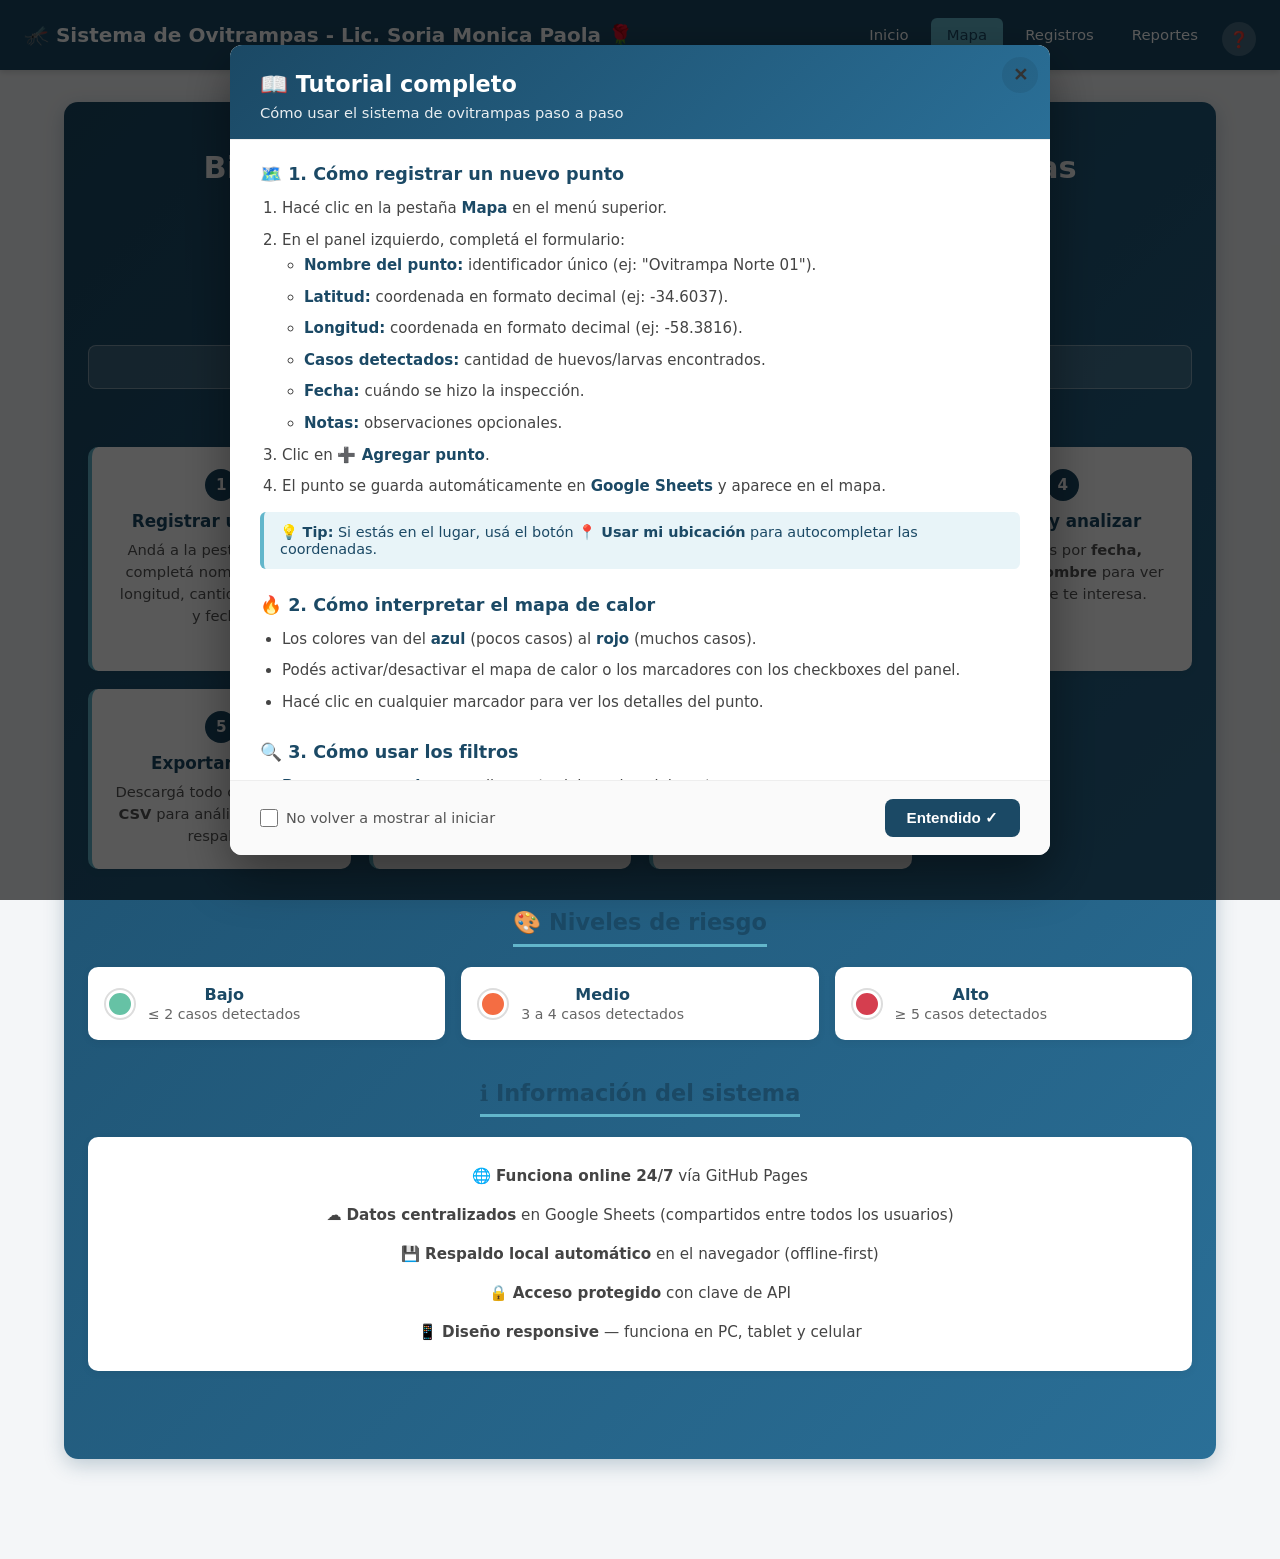
==== commit 36005b15: "Update inicio.html" ====
--- a/inicio.html
+++ b/inicio.html
@@ -26,48 +26,52 @@
         Herramienta para el registro georreferenciado de ovitrampas y detección temprana
         del mosquito <em>Aedes aegypti</em>, transmisor del dengue.
       </p>
-      <div class="hero-botones">
-        <a href="index.html" class="btn-primario">🗺️ Ir al Mapa</a>
-        <a href="registros.html" class="btn-secundario">📋 Ver Registros</a>
-        <button id="btn-ver-tutorial" class="btn-secundario">📖 Ver Tutorial</button>
-      </div>
-    </section>
-
+     <div class="hero-botones">
+  <a href="index.html" class="btn-primario">🗺️ Ir al Mapa</a>
+  <a href="registros.html" class="btn-secundario">📋 Ver Registros</a>
+  <a href="reportes.html" class="btn-secundario">📄 Generar Reporte</a>
+  <button id="btn-ver-tutorial" class="btn-secundario">📖 Ver Tutorial</button>
+</div>
     <section class="tutorial-resumen">
-      <h2>📌 Guía rápida de uso</h2>
-      <div class="pasos-grid">
-        <div class="paso">
-          <div class="paso-num">1</div>
-          <h3>Registrar un punto</h3>
-          <p>Andá a la pestaña <strong>Mapa</strong>, completá nombre, latitud, longitud, cantidad de casos y fecha.</p>
-        </div>
-        <div class="paso">
-          <div class="paso-num">2</div>
-          <h3>Guardar online</h3>
-          <p>El punto se guarda automáticamente en <strong>Google Sheets</strong>. Todos los usuarios lo verán en tiempo real.</p>
-        </div>
-        <div class="paso">
-          <div class="paso-num">3</div>
-          <h3>Ver el mapa de calor</h3>
-          <p>Las zonas con más casos se pintan en rojo. Menos casos, tonos azules/verdes.</p>
-        </div>
-        <div class="paso">
-          <div class="paso-num">4</div>
-          <h3>Filtrar y analizar</h3>
-          <p>Usá filtros por <strong>fecha, riesgo y nombre</strong> para ver solo lo que te interesa.</p>
-        </div>
-        <div class="paso">
-          <div class="paso-num">5</div>
-          <h3>Exportar datos</h3>
-          <p>Descargá todo como <strong>JSON</strong> o <strong>CSV</strong> para análisis externo o respaldo.</p>
-        </div>
-        <div class="paso">
-          <div class="paso-num">6</div>
-          <h3>Trabajar offline</h3>
-          <p>Sin internet, los datos se guardan localmente y se sincronizan al reconectar.</p>
-        </div>
-      </div>
-    </section>
+  <h2>📌 Guía rápida de uso</h2>
+  <div class="pasos-grid">
+    <div class="paso">
+      <div class="paso-num">1</div>
+      <h3>Registrar un punto</h3>
+      <p>Andá a la pestaña <strong>Mapa</strong>, completá nombre, latitud, longitud, cantidad de casos y fecha.</p>
+    </div>
+    <div class="paso">
+      <div class="paso-num">2</div>
+      <h3>Guardar online</h3>
+      <p>El punto se guarda automáticamente en <strong>Google Sheets</strong>. Todos los usuarios lo verán en tiempo real.</p>
+    </div>
+    <div class="paso">
+      <div class="paso-num">3</div>
+      <h3>Ver el mapa de calor</h3>
+      <p>Las zonas con más casos se pintan en rojo. Menos casos, tonos azules/verdes.</p>
+    </div>
+    <div class="paso">
+      <div class="paso-num">4</div>
+      <h3>Filtrar y analizar</h3>
+      <p>Usá filtros por <strong>fecha, riesgo y nombre</strong> para ver solo lo que te interesa.</p>
+    </div>
+    <div class="paso">
+      <div class="paso-num">5</div>
+      <h3>Exportar datos</h3>
+      <p>Descargá todo como <strong>JSON</strong> o <strong>CSV</strong> para análisis externo o respaldo.</p>
+    </div>
+    <div class="paso">
+      <div class="paso-num">6</div>
+      <h3>Trabajar offline</h3>
+      <p>Sin internet, los datos se guardan localmente y se sincronizan al reconectar.</p>
+    </div>
+    <div class="paso">
+      <div class="paso-num">7</div>
+      <h3>Generar PDF</h3>
+      <p>Andá a <strong>Reportes</strong> y descargá un PDF con mapa, tabla y estadísticas.</p>
+    </div>
+  </div>
+</section>
 
     <section class="leyenda-riesgo">
       <h2>🎨 Niveles de riesgo</h2>
